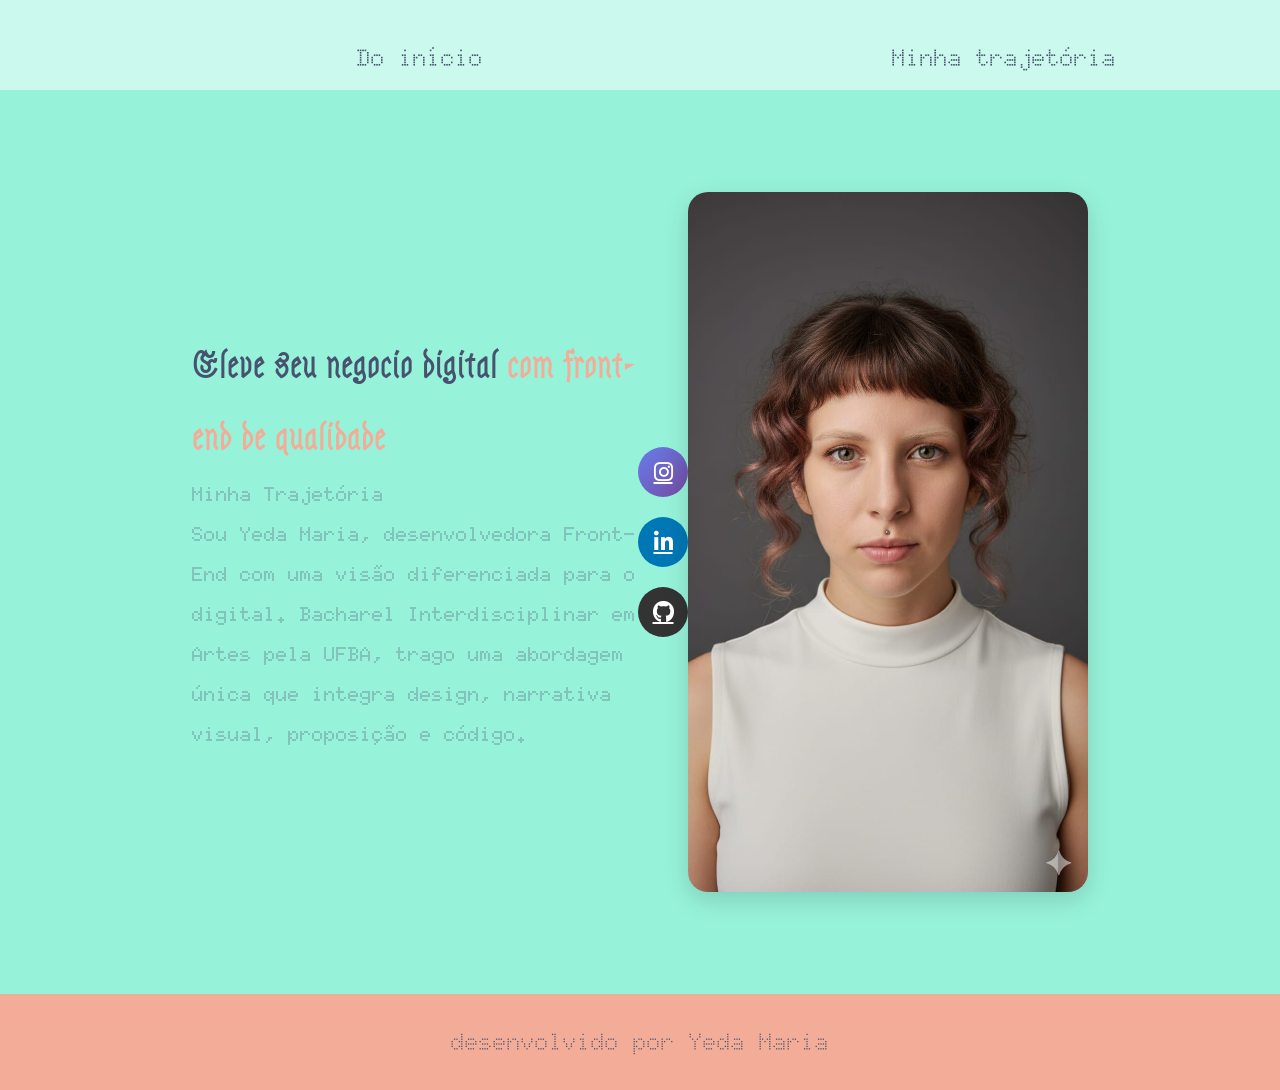
==== index.html @ 4af7f039 "primeiro commit do projeto do portifolio" ====
<!DOCTYPE html>
<html lang="pt-br">
<head>
    <meta charset="UTF-8">
    <meta name="viewport" content="width=device-width, initial-scale=1.0">
    <title> *|~~ PortifólYos _º* </title>

<link rel="stylesheet" href="styles/style.css">
<link rel="stylesheet" href="https://cdnjs.cloudflare.com/ajax/libs/font-awesome/6.4.0/css/all.min.css">
</head>

<body>
  <header class="cabecalho">
        <nav class="cabecalho_menu">
            <a class="cabecalho_menu_link" href="index.html">
                Do início
            </a>

            <a class="cabecalho_menu_link" href="about.html">
                Minha trajetória
            </a>
        </nav>
    </header>

    <main class="apresentacao"> 
        <section class="apresentacao_conteudo">
            <h1 class="apresentacao_conteudo_titulo">
                Eleve seu negocio digital 
                <strong class="titulo-destaque">
                    com front-end de qualidade </strong>
            </h1>
            <p class="apresentacao_conteudo_texto"> 
           Minha Trajetória
</p> 
           
<p class="apresentacao_conteudo_texto"> 
    Sou Yeda Maria, desenvolvedora Front-End com uma visão diferenciada 
    para o digital. Bacharel Interdisciplinar em Artes pela UFBA, trago uma abordagem única 
    que integra design, narrativa visual, proposição e código.
</p>


            


        </section>

        <div class="icon-buttons">
    <a href="https://instagram.com/yeda____" target="_blank" class="btn-icon btn-icon-instagram" title="Instagram">
        <i class="fab fa-instagram"></i>
    </a>
    <a href="https://linkedin.com" target="_blank" class="btn-icon btn-icon-linkedin" title="LinkedIn">
        <i class="fab fa-linkedin-in"></i>
    </a>
    <a href="https://github.com" target="_blank" class="btn-icon btn-icon-github" title="GitHub">
        <i class="fab fa-github"></i>
    </a>
</div>

        
         <img class="apresentacao_imagem" src="imgport.jpg.jpeg" alt="Foto de Yeda Maria">
    </main>

<footer class="rodape"> 
    <p> 
    desenvolvido por Yeda Maria
    </p>

</footer>

</body>
</html>
---- styles/style.css ----
@import url('https://fonts.googleapis.com/css2?family=Astloch:wght@400;700&family=Doto:wght@100..900&family=Grenze+Gotisch:wght@100..900&display=swap');

:root{
     
    --cor-primaria: #97F2DA;
    --cor-secundaria: #47526e;
    --cor-terceraria: #F2AC97; 
    --fonte-primaria: "Astloch", system-ui;
    --fonte-secundaria: "Doto", sans-serif;
}


*{
margin: 0;
padding: 0;
box-sizing: border-box;
}


body {
    box-sizing: border-box;
    background-color: var(--cor-primaria);
    color: var(--cor-secundaria);
    line-height: 2.0;

}

.titulo-destaque {
    color: var(--cor-terceraria);
}

.apresentacao {
    padding: 8% 15%;
    display: flex;
    align-items: center;
    justify-content: space-around;
}

.apresentacao_imagem {
    max-width: 400px;
    width: 100%;
    border-radius: 20px;
    box-shadow: 0 8px 24px rgba(0,0,0,0.15); /* MELHORIA: Sombra suave */
    object-fit: cover;
     }

.apresentacao-conteudo {
 width: 615px;
 display: flex;
 flex-direction: column;
 gap: 40px;
}

.apresentacao_conteudo_titulo {
    font-size:36px;
    font-family: var(--fonte-primaria);
}

.apresentacao_conteudo_texto {
    font-size: 20px;
    font-family: var(--fonte-secundaria);
}

.apresentacao_links{
    display: flex;
    flex-direction: column;
    align-items: center;
    justify-content: space-between;
    gap: 32px
}

.apresentacao_links_subtitulo{
   font-family: var(--fonte-primaria);
   font-weight: 400;
   font-size: 24px;
}

.apresentacao_links_link {
  display: flex;
  justify-content: center;
  gap: 16px;
  border: 2px solid var(--cor-terceraria);
  background-color: white;
  width: 378px;
  text-align: center;
  border-radius: 8px;
  font-size: 24px;
  font-weight: 600;
  padding: 21.5%;
  text-decoration: none;
  color: var(--cor-secundaria);
  font-family: var(--fonte-secundaria);
}

.apresentacao_links_link: hover {
    background-color: var(--cor-terciaria);
    color: #F2AC97;
    transform: translateY(-2px); /* MELHORIA: Feedback visual */
    box-shadow: 0 4px 12px rgba(0,0,0,0.1);
}

.rodape {
    padding: 24px;
    color: var(--cor-secundaria);
    background-color: var(--cor-terceraria);
    text-align: center;
    font-family: var(--fonte-secundaria);
    font-size: 24px;
    font-weight: 400;
}

.cabecalho {
    padding: 2% 0% 0% 15%;   
    background-color: rgba(255, 255, 255, 0.5); 
    backdrop-filter: blur(10px);
    position: sticky; /* MELHORIA: Menu fixo facilita navegação */
    top: 0;
    z-index: 100;
}

.cabecalho_menu {
    display: flex;
    gap: 80px;
    justify-content:space-around;
}

.cabecalho_menu_link {
    font-family: var(--fonte-secundaria);
    font-size: 24px;
    font-weight: 600;
    color:var(--fonte-secundaria);
    text-decoration: none;
    /* MELHORIA: padding, borda e transicao */
    padding: 0.5rem 1rem;
    border-radius: 8px;
    
}

   .icon-buttons {
        display: flex;
        gap: 20px;
        justify-content: center;
        flex-wrap: wrap;
        margin: 30px 0;
    }

    .btn-icon {
        width: 50px;
        height: 50px;
        border-radius: 50%;
        border: none;
        font-size: 22px;
        cursor: pointer;
        transition: all 0.3s ease;
        display: flex;
        align-items: center;
        justify-content: center;
        color: white;
    }

    .btn-icon-instagram {
        background: linear-gradient(135deg, #667eea 0%, #764ba2 100%);
    }

    .btn-icon-instagram:hover {
        transform: scale(1.15) rotate(-5deg);
        box-shadow: 0 8px 20px rgba(102, 126, 234, 0.6);
    }

    .btn-icon-linkedin {
        background: #0077b5;
    }

    .btn-icon-linkedin:hover {
        background: #005a87;
        transform: scale(1.15) rotate(5deg);
        box-shadow: 0 8px 20px rgba(0, 119, 181, 0.6);
    }

    .btn-icon-github {
        background: #333;
    }

    .btn-icon-github:hover {
        background: #1a1a1a;
        transform: scale(1.15);
        box-shadow: 0 8px 20px rgba(51, 51, 51, 0.6);
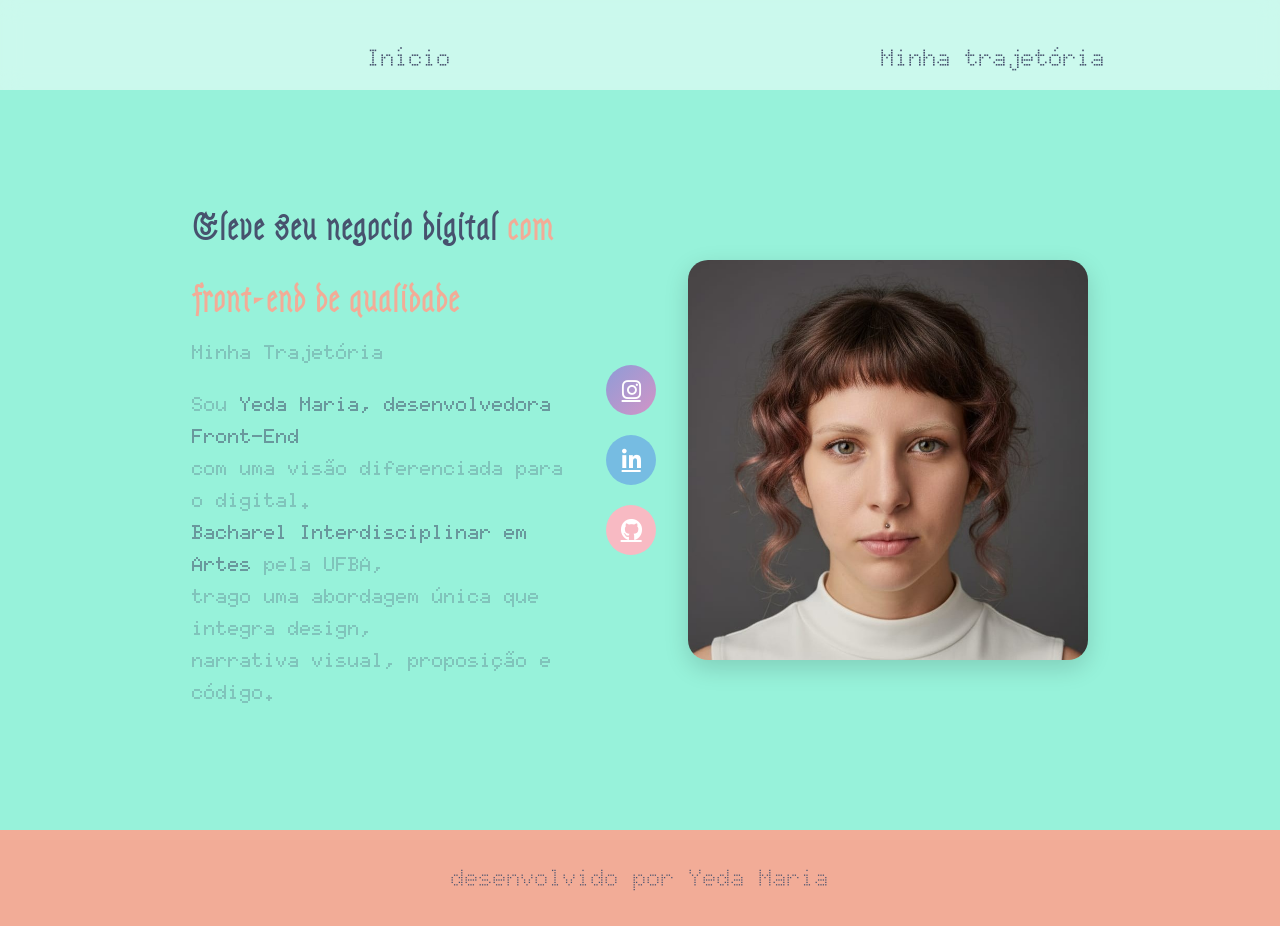
==== commit 79a46e3a: "cumit" ====
--- a/index.html
+++ b/index.html
@@ -13,7 +13,7 @@
   <header class="cabecalho">
         <nav class="cabecalho_menu">
             <a class="cabecalho_menu_link" href="index.html">
-                Do início
+                Início
             </a>
 
             <a class="cabecalho_menu_link" href="about.html">
@@ -34,9 +34,9 @@
 </p> 
            
 <p class="apresentacao_conteudo_texto"> 
-    Sou Yeda Maria, desenvolvedora Front-End com uma visão diferenciada 
-    para o digital. Bacharel Interdisciplinar em Artes pela UFBA, trago uma abordagem única 
-    que integra design, narrativa visual, proposição e código.
+    Sou <strong> Yeda Maria, desenvolvedora Front-End </strong> <br> com uma visão diferenciada 
+    para o digital.<strong> <br> Bacharel Interdisciplinar em Artes </strong> pela UFBA, <br> trago uma abordagem única 
+    que integra design, <br> narrativa visual, proposição e código.
 </p>
 
 
@@ -49,10 +49,10 @@
     <a href="https://instagram.com/yeda____" target="_blank" class="btn-icon btn-icon-instagram" title="Instagram">
         <i class="fab fa-instagram"></i>
     </a>
-    <a href="https://linkedin.com" target="_blank" class="btn-icon btn-icon-linkedin" title="LinkedIn">
+    <a href="https://www.linkedin.com/in/yeda-rios-5b2994272/" target="_blank" class="btn-icon btn-icon-linkedin" title="LinkedIn">
         <i class="fab fa-linkedin-in"></i>
     </a>
-    <a href="https://github.com" target="_blank" class="btn-icon btn-icon-github" title="GitHub">
+    <a href="https://github.com/dedadevye" target="_blank" class="btn-icon btn-icon-github" title="GitHub">
         <i class="fab fa-github"></i>
     </a>
 </div>
--- a/styles/style.css
+++ b/styles/style.css
@@ -61,6 +61,8 @@
 .apresentacao_conteudo_texto {
     font-size: 20px;
     font-family: var(--fonte-secundaria);
+    line-height: 1.6;
+    margin-bottom: 20px;
 }
 
 .apresentacao_links{
@@ -161,29 +163,29 @@
     }
 
     .btn-icon-instagram {
-        background: linear-gradient(135deg, #667eea 0%, #764ba2 100%);
+        background: linear-gradient(135deg, #8e9cd7 0%, #d394c6 100%);
     }
 
     .btn-icon-instagram:hover {
         transform: scale(1.15) rotate(-5deg);
-        box-shadow: 0 8px 20px rgba(102, 126, 234, 0.6);
+        box-shadow: 0 8px 20px rgba(150, 166, 238, 0.6);
     }
 
     .btn-icon-linkedin {
-        background: #0077b5;
+        background: #76bce2;
     }
 
     .btn-icon-linkedin:hover {
-        background: #005a87;
+        background: #7ec6ea;
         transform: scale(1.15) rotate(5deg);
-        box-shadow: 0 8px 20px rgba(0, 119, 181, 0.6);
+        box-shadow: 0 8px 20px rgba(149, 206, 237, 0.734);
     }
 
     .btn-icon-github {
-        background: #333;
+        background: #f8bac3;
     }
 
     .btn-icon-github:hover {
-        background: #1a1a1a;
+        background: #bb79a5;
         transform: scale(1.15);
-        box-shadow: 0 8px 20px rgba(51, 51, 51, 0.6);+        box-shadow: 0 8px 20px rgba(243, 194, 194, 0.677);
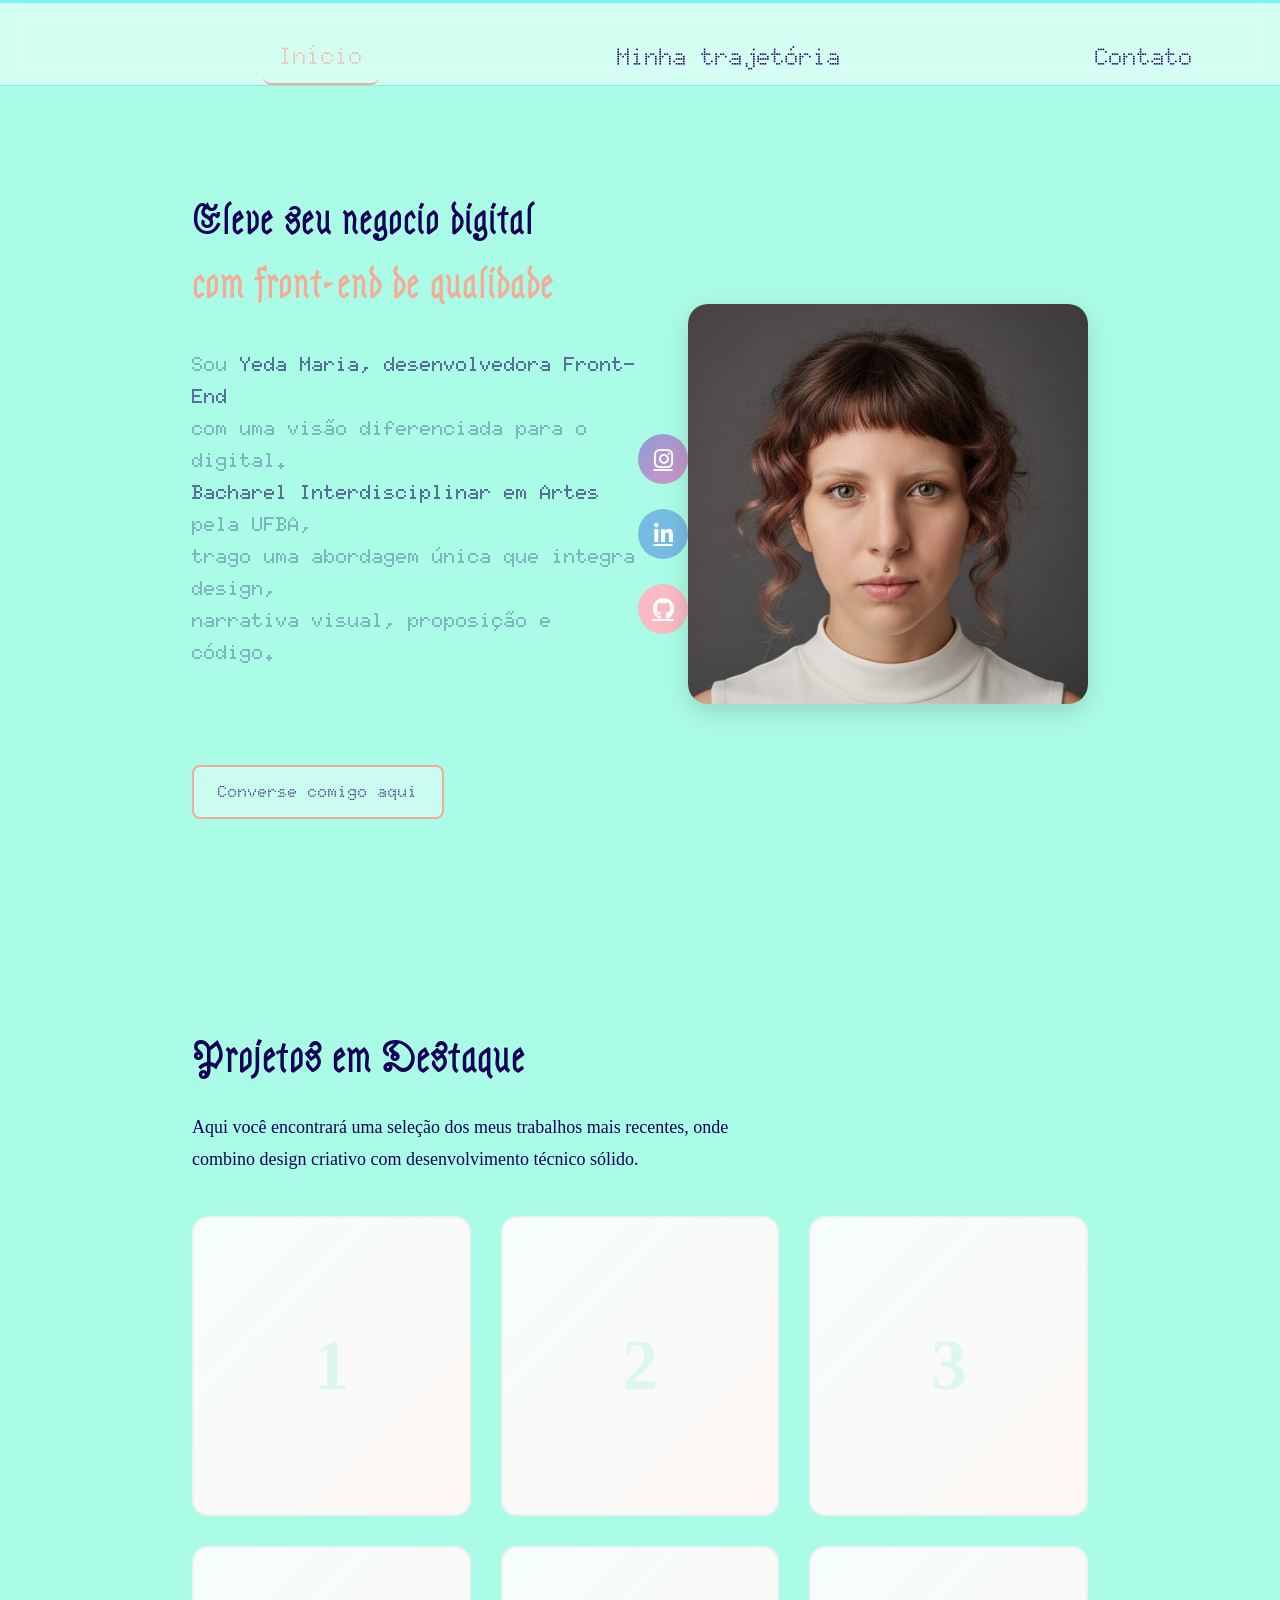
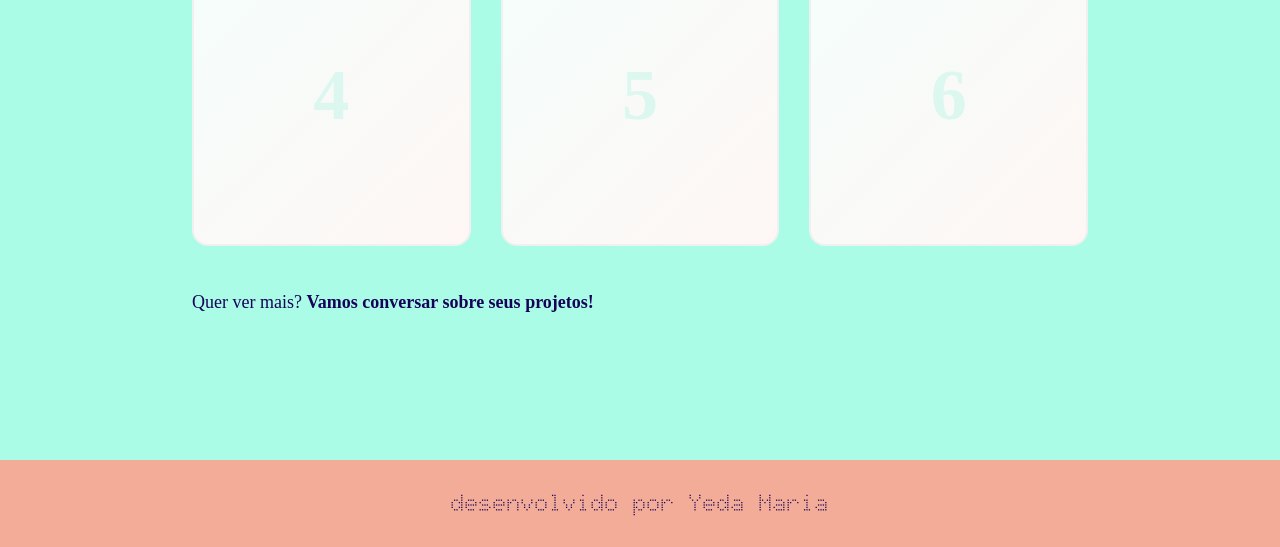
==== commit f5e3dd8b: "commit final" ====
--- a/index.html
+++ b/index.html
@@ -3,7 +3,7 @@
 <head>
     <meta charset="UTF-8">
     <meta name="viewport" content="width=device-width, initial-scale=1.0">
-    <title> *|~~ PortifólYos _º* </title>
+    <title> * Portfólio | Yeda Maria * </title>
 
 <link rel="stylesheet" href="styles/style.css">
 <link rel="stylesheet" href="https://cdnjs.cloudflare.com/ajax/libs/font-awesome/6.4.0/css/all.min.css">
@@ -11,42 +11,45 @@
 
 <body>
   <header class="cabecalho">
-        <nav class="cabecalho_menu">
-            <a class="cabecalho_menu_link" href="index.html">
-                Início
-            </a>
-
-            <a class="cabecalho_menu_link" href="about.html">
-                Minha trajetória
-            </a>
-        </nav>
-    </header>
+    <nav class="cabecalho_menu">
+        <a class="cabecalho_menu_link ativo" href="index.html">Início</a>
+        <a class="cabecalho_menu_link" href="about.html">Minha trajetória</a>
+        <a class="cabecalho_menu_link" href="contato.html">Contato</a>
+    </nav>
+</header>
 
     <main class="apresentacao"> 
         <section class="apresentacao_conteudo">
             <h1 class="apresentacao_conteudo_titulo">
-                Eleve seu negocio digital 
+                Eleve seu negocio digital <br>
                 <strong class="titulo-destaque">
-                    com front-end de qualidade </strong>
+                    com front-end de qualidade </strong> <br>
+            
             </h1>
-            <p class="apresentacao_conteudo_texto"> 
-           Minha Trajetória
-</p> 
            
 <p class="apresentacao_conteudo_texto"> 
+    <br>
+    
     Sou <strong> Yeda Maria, desenvolvedora Front-End </strong> <br> com uma visão diferenciada 
     para o digital.<strong> <br> Bacharel Interdisciplinar em Artes </strong> pela UFBA, <br> trago uma abordagem única 
     que integra design, <br> narrativa visual, proposição e código.
 </p>
+<br>
+<br>
+<br>
 
+            
+            <!-- BOTAO D AÇÃO -->
 
+           
+                <a href="contato.html" class="apresentacao_links_link"> Converse comigo aqui </a>
             
 
 
         </section>
 
         <div class="icon-buttons">
-    <a href="https://instagram.com/yeda____" target="_blank" class="btn-icon btn-icon-instagram" title="Instagram">
+    <a href="https://instagram.com/yeda._._._" target="_blank" class="btn-icon btn-icon-instagram" title="Instagram">
         <i class="fab fa-instagram"></i>
     </a>
     <a href="https://www.linkedin.com/in/yeda-rios-5b2994272/" target="_blank" class="btn-icon btn-icon-linkedin" title="LinkedIn">
@@ -61,6 +64,44 @@
          <img class="apresentacao_imagem" src="imgport.jpg.jpeg" alt="Foto de Yeda Maria">
     </main>
 
+
+    <!-- SEÇÃO DE GALERIA -->
+
+    <section class="galeria">
+
+        <h2 class="galeria_titulo">Projetos em Destaque</h2>
+        
+        <p class="galeria_descricao">
+            Aqui você encontrará uma seleção dos meus trabalhos mais recentes, onde combino design criativo com desenvolvimento técnico sólido.
+        </p>
+
+        <div class="galeria_grid">
+            <div class="projeto_card">
+                <div class="projeto_card_placeholder">1</div>
+            </div>
+            <div class="projeto_card">
+                <div class="projeto_card_placeholder">2</div>
+            </div>
+            <div class="projeto_card">
+                <div class="projeto_card_placeholder">3</div>
+            </div>
+            <div class="projeto_card">
+                <div class="projeto_card_placeholder">4</div>
+            </div>
+            <div class="projeto_card">
+                <div class="projeto_card_placeholder">5</div>
+            </div>
+            <div class="projeto_card">
+                <div class="projeto_card_placeholder">6</div>
+            </div>
+        </div>
+
+        <p class="galeria_descricao">
+            Quer ver mais? <a href="contato.html" style="color: var(--cor-secundaria); text-decoration: none; font-weight: 600;">Vamos conversar sobre seus projetos!</a>
+        </p>
+    </section>
+
+
 <footer class="rodape"> 
     <p> 
     desenvolvido por Yeda Maria
--- a/styles/style.css
+++ b/styles/style.css
@@ -4,8 +4,8 @@
 
 :root{
      
-    --cor-primaria: #97F2DA;
-    --cor-secundaria: #47526e;
+    --cor-primaria: #abfce6;
+    --cor-secundaria: #150358;
     --cor-terceraria: #F2AC97; 
     --fonte-primaria: "Astloch", system-ui;
     --fonte-secundaria: "Doto", sans-serif;
@@ -23,7 +23,7 @@
     box-sizing: border-box;
     background-color: var(--cor-primaria);
     color: var(--cor-secundaria);
-    line-height: 2.0;
+    line-height: 1.6;
 
 }
 
@@ -54,7 +54,8 @@
 }
 
 .apresentacao_conteudo_titulo {
-    font-size:36px;
+    font-size:40px;
+    font-weight: 600;
     font-family: var(--fonte-primaria);
 }
 
@@ -62,6 +63,7 @@
     font-size: 20px;
     font-family: var(--fonte-secundaria);
     line-height: 1.6;
+    font-weight: 400;
     margin-bottom: 20px;
 }
 
@@ -70,35 +72,37 @@
     flex-direction: column;
     align-items: center;
     justify-content: space-between;
-    gap: 32px
+    gap: 32px;
+    margin-top: 400px;
 }
 
 .apresentacao_links_subtitulo{
-   font-family: var(--fonte-primaria);
+   font-family: var(--fonte-secundaria);
    font-weight: 400;
    font-size: 24px;
 }
 
 .apresentacao_links_link {
-  display: flex;
-  justify-content: center;
-  gap: 16px;
+
+  display: inline-block;
   border: 2px solid var(--cor-terceraria);
-  background-color: white;
-  width: 378px;
+  background-color: rgba(255, 255, 255, 0.368);
+  padding: 12px 24px;
   text-align: center;
   border-radius: 8px;
-  font-size: 24px;
+  font-size: 16px;
   font-weight: 600;
-  padding: 21.5%;
   text-decoration: none;
   color: var(--cor-secundaria);
   font-family: var(--fonte-secundaria);
-}
-
-.apresentacao_links_link: hover {
-    background-color: var(--cor-terciaria);
-    color: #F2AC97;
+  transition: all 0.3s ease;
+  cursor: pointer;
+  justify-content: center;
+}
+
+.apresentacao_links_link:hover {
+    background-color: #c2e5e16e;
+    color: #e88c70c7;
     transform: translateY(-2px); /* MELHORIA: Feedback visual */
     box-shadow: 0 4px 12px rgba(0,0,0,0.1);
 }
@@ -120,32 +124,47 @@
     position: sticky; /* MELHORIA: Menu fixo facilita navegação */
     top: 0;
     z-index: 100;
+    border-bottom: 1px solid #7df1f1;
+    border-top: 3px solid #7df1f1;
 }
 
 .cabecalho_menu {
     display: flex;
     gap: 80px;
     justify-content:space-around;
+    align-items: center;
 }
 
 .cabecalho_menu_link {
     font-family: var(--fonte-secundaria);
     font-size: 24px;
     font-weight: 600;
-    color:var(--fonte-secundaria);
+    color:var(--cor-secundaria);
     text-decoration: none;
     /* MELHORIA: padding, borda e transicao */
     padding: 0.5rem 1rem;
     border-radius: 8px;
+    transition: all 0.3s ease; /* MELHORIA: Transição suave */
     
 }
+
+.cabecalho_menu_link:hover {
+    color: var(--cor-terceraria);
+    background-color: rgba(180, 193, 244, 0.205);
+}
+
+.cabecalho_menu_link.ativo {
+    color: var(--cor-terceraria);
+    border-bottom: 2px solid var(--cor-terceraria);}
 
    .icon-buttons {
         display: flex;
-        gap: 20px;
+        gap: 25px;
         justify-content: center;
+        flex-direction: column;
+        align-items: center;
         flex-wrap: wrap;
-        margin: 30px 0;
+        margin: 60px 0 0 0;
     }
 
     .btn-icon {
@@ -188,4 +207,368 @@
     .btn-icon-github:hover {
         background: #bb79a5;
         transform: scale(1.15);
-        box-shadow: 0 8px 20px rgba(243, 194, 194, 0.677);+        box-shadow: 0 8px 20px rgba(243, 194, 194, 0.677);}
+
+
+
+/* FORMULÁRIO DE CONTATO */
+
+
+.contato {
+    padding: 8% 15%;
+    background: linear-gradient(135deg, rgba(151, 242, 218, 0.05) 0%, transparent 100%);
+}
+
+.contato_titulo {
+    font-size: 42px;
+    font-family: var(--fonte-primaria);
+    font-weight: 700;
+    margin-bottom: 40px;
+    color: var(--cor-secundaria);
+}
+
+.contato_container {
+    display: grid;
+    grid-template-columns: 2fr 1fr;
+    gap: 40px;
+    max-width: 1000px;
+}
+
+.formulario {
+    display: flex;
+    flex-direction: column;
+    gap: 20px;
+}
+
+.formulario_grupo {
+    display: flex;
+    flex-direction: column;
+    gap: 8px;
+}
+
+.formulario_label {
+    font-size: 16px;
+    font-weight: 600;
+    color: var(--cor-secundaria);
+    font-family: var(--fonte-secundaria);
+}
+
+.formulario_input,
+.formulario_textarea {
+    padding: 12px 16px;
+    border: 2px solid #f0f0f0;
+    border-radius: 8px;
+    font-family: var(--fonte-secundaria);
+    font-size: 16px;
+    color: var(--cor-secundaria);
+    transition: all 0.3s ease;
+}
+
+
+.formulario_input:focus,
+.formulario_textarea:focus {
+    outline: none;
+    border-color: var(--cor-primaria);
+    box-shadow: 0 0 0 3px rgba(151, 242, 218, 0.1);
+}
+
+
+.formulario_textarea {
+    resize: vertical;
+    min-height: 150px;
+}
+
+
+.formulario_botao {
+    padding: 16px 32px;
+    background-color: var(--cor-terceraria);
+    color: var(--cor-secundaria);
+    border: none;
+    border-radius: 8px;
+    font-size: 18px;
+    font-weight: 600;
+    font-family: var(--fonte-secundaria);
+    cursor: pointer;
+    transition: all 0.3s ease;
+    margin-top: 10px;
+}
+
+.formulario_botao:hover {
+    background-color: var(--cor-terceraria);
+    color: var(--cor-primaria);
+    transform: translateY(-2px);
+    box-shadow: 0 4px 12px rgba(0, 0, 0, 0.1);
+}
+
+.contato_info {
+    display: flex;
+    flex-direction: column;
+    gap: 20px;
+}
+
+.contato_info_titulo {
+    font-family: var(--fonte-primaria);
+    font-size: 20px;
+    font-weight: 700;
+    color: var(--cor-secundaria);
+    margin-bottom: 10px;
+}
+
+.contato_info_item {
+    background: white;
+    padding: 20px;
+    border-radius: 12px;
+    border: 2px solid #f0f0f0;
+    transition: all 0.3s ease;
+}
+
+.contato_info_item:hover {
+    border-color: var(--cor-primaria);
+    box-shadow: 0 4px 12px rgba(151, 242, 218, 0.1);
+}
+
+.contato_info_item_titulo {
+    font-size: 16px;
+    font-weight: 700;
+    color: var(--cor-primaria);
+    margin-bottom: 8px;
+}
+
+.contato_info_item_texto {
+    font-size: 14px;
+    color: var(--cor-secundaria);
+}
+
+.contato_info_item_link {
+    color: var(--cor-primaria);
+    text-decoration: none;
+    font-weight: 600;
+    transition: color 0.3s ease;
+}
+
+.contato_info_item_link:hover {
+    color: var(--cor-terciaria);
+}
+
+
+
+/* RESPONSIVIDADE */
+
+
+
+@media (max-width: 768px) {
+    .apresentacao {
+        flex-direction: column;
+        padding: 8% 5%;
+    }
+
+    .cabecalho {
+        padding: 2% 5%;
+    }
+
+    .cabecalho_menu {
+        gap: 20px;
+        flex-direction: column;
+    }
+
+    .cabecalho_menu_link {
+        font-size: 16px;
+    }
+
+    .apresentacao_conteudo_titulo {
+        font-size: 32px;
+    }
+
+    .apresentacao_conteudo_texto {
+        font-size: 16px;
+    }
+
+    .galeria,
+    .sobre,
+    .contato {
+        padding: 8% 5%;
+    }
+
+    .galeria_titulo,
+    .sobre_titulo,
+    .contato_titulo {
+        font-size: 32px;
+    }
+
+    .contato_container {
+        grid-template-columns: 1fr;
+    }
+
+    .galeria_grid {
+        grid-template-columns: repeat(auto-fit, minmax(150px, 1fr));
+        gap: 15px;
+    }
+}
+
+@media (max-width: 480px) {
+    .apresentacao_conteudo_titulo {
+        font-size: 24px;
+    }
+
+    .apresentacao_conteudo_texto {
+        font-size: 14px;
+    }
+
+    .icon-buttons {
+        justify-content: center;
+    }
+
+    .cabecalho_menu {
+        gap: 10px;
+    }
+
+    .cabecalho_menu_link {
+        font-size: 14px;
+        padding: 0.3rem 0.5rem;
+    }
+}
+
+
+/* GALERIA DE PROJETOS */
+
+
+.galeria {
+    padding: 8% 15%;
+    background: linear-gradient(135deg, rgba(151, 242, 218, 0.05) 0%, transparent 100%);
+}
+
+.galeria_titulo {
+    font-size: 42px;
+    font-family: var(--fonte-primaria);
+    font-weight: 700;
+    margin-bottom: 20px;
+    color: var(--cor-secundaria);
+}
+
+.galeria_descricao {
+    font-size: 18px;
+    color: var(--cor-secundaria);
+    margin-bottom: 40px;
+    max-width: 600px;
+    line-height: 1.8;
+}
+
+.galeria_grid {
+    display: grid;
+    grid-template-columns: repeat(auto-fit, minmax(250px, 1fr));
+    gap: 30px;
+    margin-bottom: 40px;
+}
+
+.projeto_card {
+    background: white;
+    border: 2px solid #f0f0f0;
+    border-radius: 16px;
+    overflow: hidden;
+    transition: all 0.3s ease;
+    cursor: pointer;
+    min-height: 300px;
+    display: flex;
+    align-items: center;
+    justify-content: center;
+    position: relative;
+}
+
+.projeto_card:hover {
+    border-color: var(--cor-primaria);
+    box-shadow: 0 8px 24px rgba(151, 242, 218, 0.2);
+    transform: translateY(-4px);
+}
+
+.projeto_card_placeholder {
+    width: 100%;
+    height: 100%;
+    background: linear-gradient(135deg, rgba(151, 242, 218, 0.1) 0%, rgba(242, 172, 151, 0.1) 100%);
+    display: flex;
+    align-items: center;
+    justify-content: center;
+    font-size: 72px;
+    font-weight: bold;
+    color: rgba(151, 242, 218, 0.3);
+}
+
+
+
+
+/* SEÇÃO SOBRE */
+
+.sobre {
+    padding: 8% 15%;
+    background: var(--cor-primaria);
+}
+
+.sobre_titulo {
+    font-size: 42px;
+    font-family: var(--fonte-primaria);
+    font-weight: 700;
+    margin-bottom: 40px;
+    color: var(--cor-secundaria);
+}
+
+.sobre_conteudo {
+    max-width: 900px;
+}
+
+.sobre_secao {
+    margin-bottom: 40px;
+}
+
+.sobre_secao_titulo {
+    font-size: 24px;
+    font-family: var(--fonte-primaria);
+    font-weight: 700;
+    color: var(--cor-secundaria);
+    margin-bottom: 20px;
+}
+
+.sobre_secao_texto {
+    font-size: 16px;
+    line-height: 1.8;
+    color: var(--cor-secundaria);
+    margin-bottom: 15px;
+}
+
+.habilidades_grid {
+    display: grid;
+    grid-template-columns: repeat(auto-fit, minmax(250px, 1fr));
+    gap: 20px;
+    margin-top: 20px;
+}
+
+.habilidade_card {
+    background: linear-gradient(135deg, rgba(151, 242, 218, 0.1) 0%, rgba(242, 172, 151, 0.1) 100%);
+    padding: 20px;
+    border-radius: 12px;
+    border-left: 4px solid var(--cor-secundaria);
+    border-bottom: 3px solid var(--cor-secundaria);
+    border-right: 0.5px solid var(--cor-secundaria);
+    border-top: 0.5PX solid var(--cor-secundaria);
+     transition: all 0.3s ease;
+}
+
+.habilidade_card:hover {
+    border-left-color: var(--cor-terceraria);
+    border-bottom-color: var(--cor-terceraria);
+    border-right-color: var(--cor-terceraria);
+    border-top-color: var(--cor-terceraria);
+    box-shadow: 0 4px 12px rgba(151, 242, 218, 0.2);
+    transform: translateY(-2px);
+}
+
+.habilidade_card_titulo {
+    font-size: 18px;
+    font-weight: 700;
+    color: var(--cor-terceraria);
+    margin-bottom: 12px;
+}
+
+.habilidade_card_texto {
+    font-size: 14px;
+    color: var(--cor-secundaria);
+    line-height: 1.6;
+}
